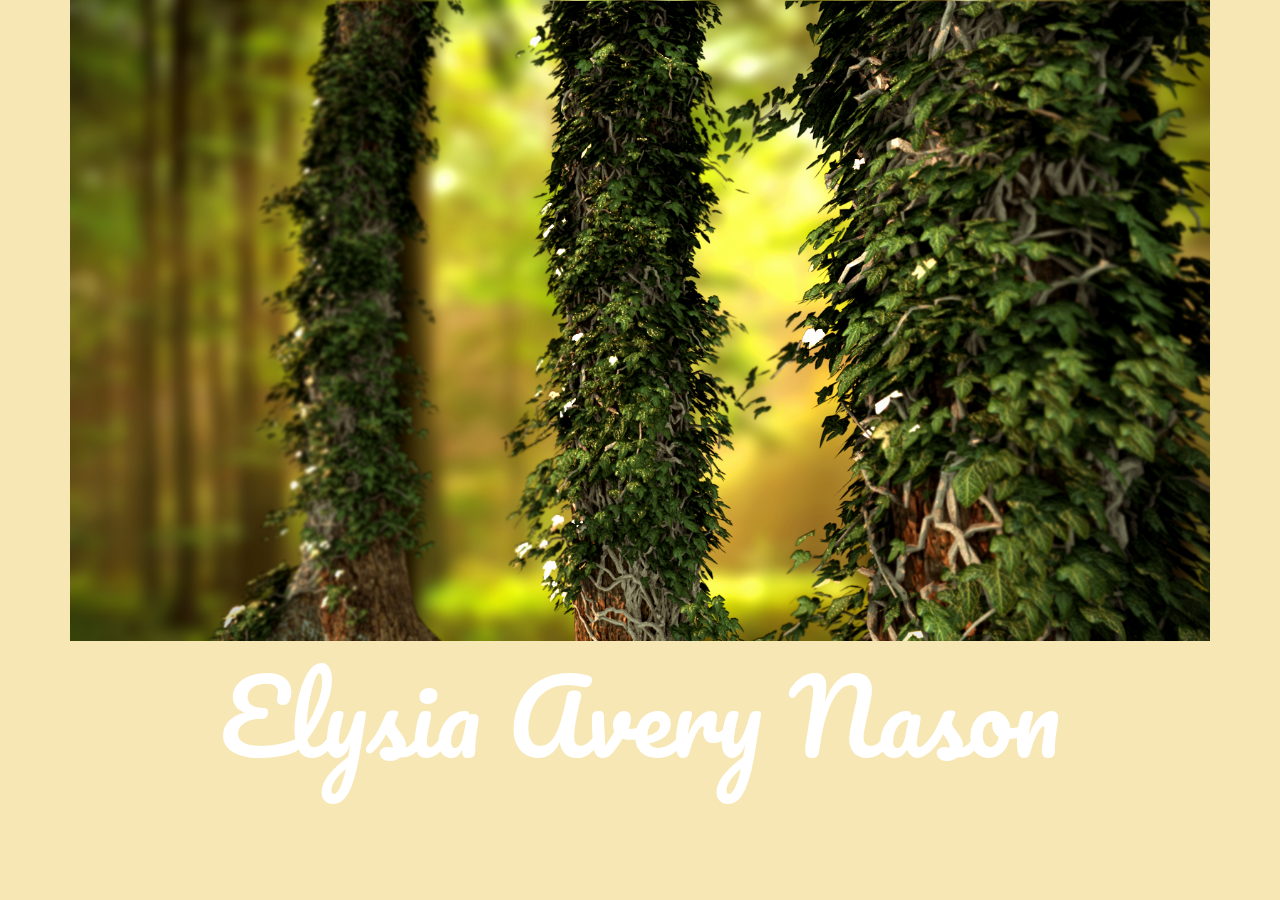
==== index.html @ f937ca07 "added basic styling with div, row, col, and media elements. It it now ready for mobile, tablet, and " ====
<!DOCTYPE html>
<html lang="en">
  <head>
    <meta charset="utf-8">
    <meta http-equiv="X-UA-Compatible" content="IE=edge">
    <meta name="viewport" content="width=device-width, initial-scale=1">
    <link href='https://fonts.googleapis.com/css?family=Pacifico|Quicksand:400,700|Dancing+Script:400,700|Rubik:400,700' rel='stylesheet' type='text/css'>
    <title>Elysia Avery Nason</title>
    <link href="css/bootstrap.min.css" rel="stylesheet">
    <link href="css/css/styles.css" rel="stylesheet" type="text/css">
  </head>
  <body>
    <div class="container">
      <div class="row">
        <div class="col-xs-12">
          <img class="img-responsive" src="img/trees.jpg" alt="ivy on trees background"/>
        </div>
      </div>
    </div>
    <div class="container">
      <h1>Elysia Avery Nason</h1>

        <div class="row">
          <div class="col-xs-12 col-md-8">





          </div>
        </div>
        <div class="col-xs-6 col-md-4">





      </div>
    </div>
    <!-- jQuery (necessary for Bootstrap's JavaScript plugins) -->
    <script src="https://ajax.googleapis.com/ajax/libs/jquery/1.12.4/jquery.min.js"></script>
    <!-- Include all compiled plugins (below), or include individual files as needed -->
    <script src="js/bootstrap.min.js"></script>
  </body>
</html>
---- css/css/styles.css ----
@media only screen and (min-width: 1170px) {
  body {
    background-color: #f7e7b4;
  }

  h1 {
    text-align: center;
    color: #FFF;
    font-family: 'Pacifico', cursive;
    font-size: 100px;
    text-shadow: 100px;
  }

  .img-responsive {
    width: 100%;
    height: auto;
    display: block;
    margin-left: auto;
    margin-right: auto;
    padding-left: 0;
    padding-right: 0;

    }
}

@media only screen and (min-width: 970px) and (max-width: 1169px) {
  body {
    background-color: #f7e7b4;
  }

  h1 {
    text-align: center;
    color: #FFF;
    font-family: 'Pacifico', cursive;
    font-size: 100px;
    text-shadow: 100px;
  }

  .img-responsive {
    width: 100%;
    height: auto;
    display: block;
    margin-left: auto;
    margin-right: auto;
    padding-left: 0;
    padding-right: 0;

    }
}

@media only screen and (min-width: 750px) and (max-width: 969px) {
  body {
    background-color: #f7e7b4;
  }

  h1 {
    text-align: center;
    color: #FFF;
    font-family: 'Pacifico', cursive;
    font-size: 75px;
    text-shadow: 75px;
  }

  .img-responsive {
    width: 100%;
    height: auto;
    display: block;
    margin-left: auto;
    margin-right: auto;
    padding-left: 0;
    padding-right: 0;

    }
}

@media only screen and (max-width: 749px) {
  body {
    background-color: #f7e7b4;
  }

  h1 {
    text-align: center;
    color: #FFF;
    font-family: 'Pacifico', cursive;
    font-size: 50px;
    text-shadow: 50px;
  }

  .img-responsive {
    width: 100%;
    height: auto;
    display: block;
    margin-left: auto;
    margin-right: auto;
    padding-left: 0;
    padding-right: 0;

    }
}
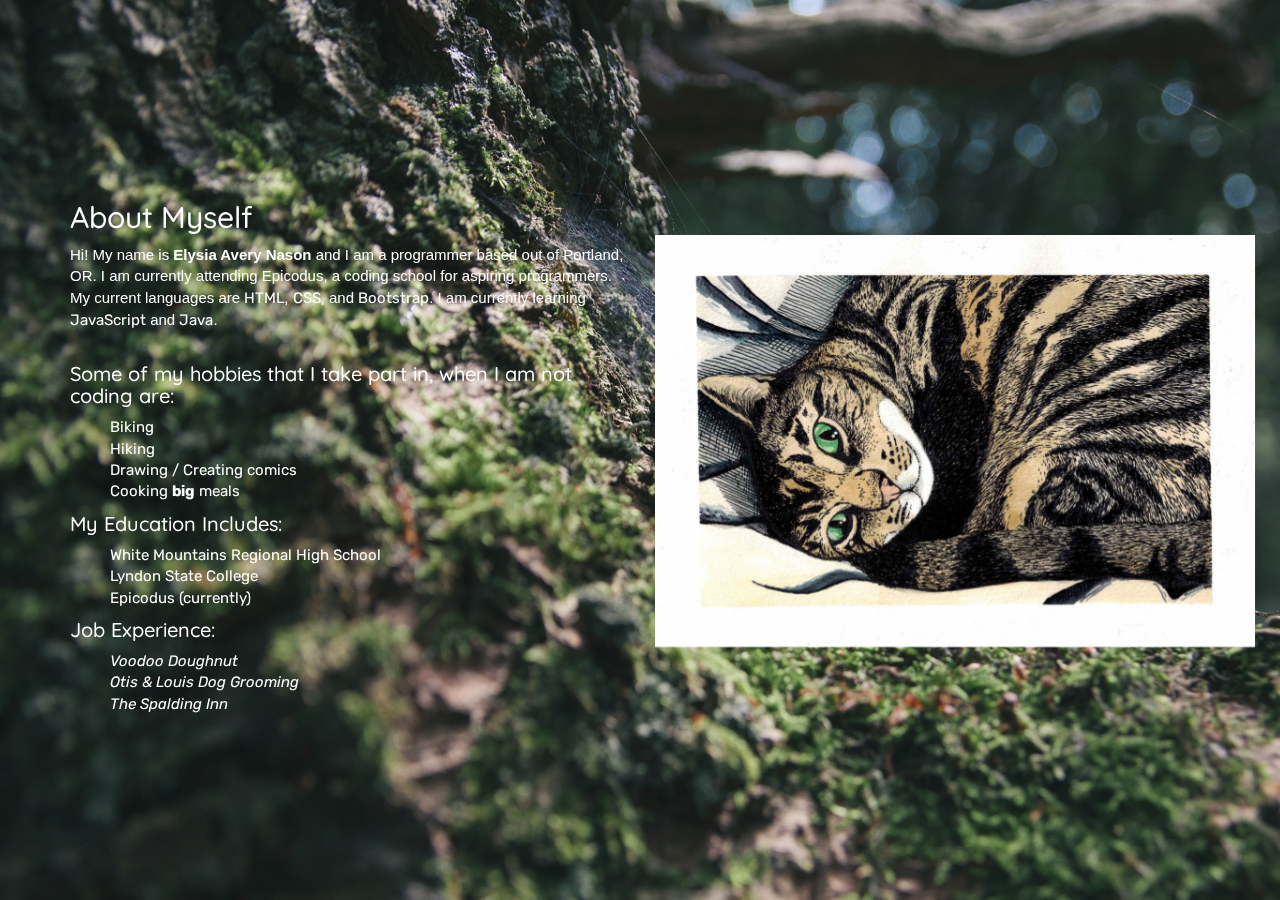
==== commit ede91d25: "added more css styling, added an about me section and will be adding git hub links as well" ====
--- a/index.html
+++ b/index.html
@@ -10,26 +10,52 @@
     <link href="css/css/styles.css" rel="stylesheet" type="text/css">
   </head>
   <body>
-    <div class="container">
+    <div class="container-fluid">
       <div class="row">
         <div class="col-xs-12">
-          <img class="img-responsive" src="img/trees.jpg" alt="ivy on trees background"/>
+          <img class="img-responsive" id="bg" src="img/bark.jpg" alt="ivy on trees background"/>
         </div>
       </div>
     </div>
     <div class="container">
       <h1>Elysia Avery Nason</h1>
-
-        <div class="row">
-          <div class="col-xs-12 col-md-8">
-
+      <div class="row">
+        <div class="col-xs-12 col-md-6">
+            <h2>About Myself</h2>
+            <p>Hi! My name is <strong>Elysia Avery Nason</strong> and I am a programmer based out of Portland, OR. I am currently attending Epicodus, a coding school for aspiring programmers. My current languages are <span>HTML</span>, <span>CSS</span>, and <span>Bootstrap</span>. I  am currently learning <span>JavaScript</span> and <span>Java</span>.
+            <br>
+            <br>
+            <h4>Some of my hobbies that I take part in, when I  am not coding are:</h4>
+            <ul>
+              <li>Biking</li>
+              <li>Hiking</li>
+              <li>Drawing / Creating comics</li>
+              <li>Cooking <strong>big</strong> meals</li>
+            </ul>
+            <h4>My Education Includes:</h4>
+            <ol>
+              <li>White Mountains Regional High School</li>
+              <li>Lyndon State College</li>
+              <li>Epicodus (currently)</li>
+            </ol>
+            <h4>Job Experience:</h4>
+            <ul>
+              <li><em>Voodoo Doughnut</em></li>
+              <li><em>Otis &amp; Louis Dog Grooming</em></li>
+              <li><em>The Spalding Inn</em></li>
+            </ul>
+           </p>
+           <h2></h2>
 
 
 
 
           </div>
         </div>
-        <div class="col-xs-6 col-md-4">
+        <div class="col-xs-12 col-md-offset-6">
+
+          <img class="img-responsive" id="cat" src="img/cat.jpg" class="img-rounded" alt="a portrait i had drawn and painted as a commission" />
+
 
 
 
--- a/css/css/styles.css
+++ b/css/css/styles.css
@@ -1,6 +1,6 @@
 @media only screen and (min-width: 1170px) {
   body {
-    background-color: #f7e7b4;
+    background-color: #78866b;
   }
 
   h1 {
@@ -9,6 +9,91 @@
     font-family: 'Pacifico', cursive;
     font-size: 100px;
     text-shadow: 100px;
+    margin-bottom: 50px;
+  }
+
+  .img-responsive {
+    width: 1000px;
+    height: 600px;
+    display: block;
+    margin-left: auto;
+    margin-right: auto;
+    padding-left: 0;
+    padding-right: 0;
+  }
+
+  #bg {
+    position: fixed;
+    top: 0;
+    left: 0;
+
+    min-width: 100%;
+    min-height: 100%;
+  }
+
+  h2 {
+    color: #FFF;
+    text-shadow: black 30px;
+    font-family: 'Quicksand', sans-serif, bold;
+  }
+
+  h4 {
+    color: #FFF;
+    text-shadow: black 40px;
+    font-family: 'Quicksand', sans-serif, bold;
+    font-size: 20px;
+  }
+
+  p {
+    color: #FFF;
+    text-shadow: black 40px;
+    font-size: 15px;
+  }
+
+  span {
+    color: #FFF;
+    text-shadow: black 25px;
+    font-family: 'Rubik', sans-serif, bold;
+  }
+
+  ol {
+    color: #FFF;
+    text-shadow: black 25px;
+    font-family: 'Rubik', sans-serif;
+    font-size: 15px;
+    list-style-type: none;
+  }
+
+  ul {
+    color: #FFF;
+    text-shadow: black 20px;
+    font-family: 'Rubik', sans-serif;
+    font-size: 15px;
+    list-style-type: none;
+  }
+
+  #cat {
+    width: 600px;
+    height: auto;
+    display: block;
+    margin-left: 0px;
+    margin-right: auto;
+    margin-top: -500px;
+  }
+}
+
+@media only screen and (min-width: 970px) and (max-width: 1169px) {
+  body {
+    background-color: #78866b;
+  }
+
+  h1 {
+    text-align: center;
+    color: #FFF;
+    font-family: 'Pacifico', cursive;
+    font-size: 100px;
+    text-shadow: 100px;
+    margin-bottom: 35px;
   }
 
   .img-responsive {
@@ -20,20 +105,30 @@
     padding-left: 0;
     padding-right: 0;
 
-    }
+  }
+
+  #cat {
+    width: 500px;
+    height: auto;
+    display: block;
+    margin-left: 0px;
+    margin-right: auto;
+    margin-top: -600px;
+   }
 }
 
-@media only screen and (min-width: 970px) and (max-width: 1169px) {
+@media only screen and (min-width: 750px) and (max-width: 969px) {
   body {
-    background-color: #f7e7b4;
+    background-color: #78866b;
   }
 
   h1 {
     text-align: center;
     color: #FFF;
     font-family: 'Pacifico', cursive;
-    font-size: 100px;
-    text-shadow: 100px;
+    font-size: 75px;
+    text-shadow: 75px;
+    margin-bottom: 30px;
   }
 
   .img-responsive {
@@ -44,21 +139,29 @@
     margin-right: auto;
     padding-left: 0;
     padding-right: 0;
+  }
 
-    }
+  #cat {
+    width: auto;
+    height: auto;
+    display: block;
+    margin-left: auto;
+    margin-right: auto;
+  }
 }
 
-@media only screen and (min-width: 750px) and (max-width: 969px) {
+@media only screen and (max-width: 749px) {
   body {
-    background-color: #f7e7b4;
+    background-color: #78866b;
   }
 
   h1 {
     text-align: center;
     color: #FFF;
     font-family: 'Pacifico', cursive;
-    font-size: 75px;
-    text-shadow: 75px;
+    font-size: 50px;
+    text-shadow: 50px;
+    margin-bottom: 20px;
   }
 
   .img-responsive {
@@ -69,31 +172,13 @@
     margin-right: auto;
     padding-left: 0;
     padding-right: 0;
-
-    }
-}
-
-@media only screen and (max-width: 749px) {
-  body {
-    background-color: #f7e7b4;
   }
 
-  h1 {
-    text-align: center;
-    color: #FFF;
-    font-family: 'Pacifico', cursive;
-    font-size: 50px;
-    text-shadow: 50px;
-  }
-
-  .img-responsive {
-    width: 100%;
+  #cat {
+    width: auto;
     height: auto;
     display: block;
     margin-left: auto;
     margin-right: auto;
-    padding-left: 0;
-    padding-right: 0;
-
-    }
+  }
 }
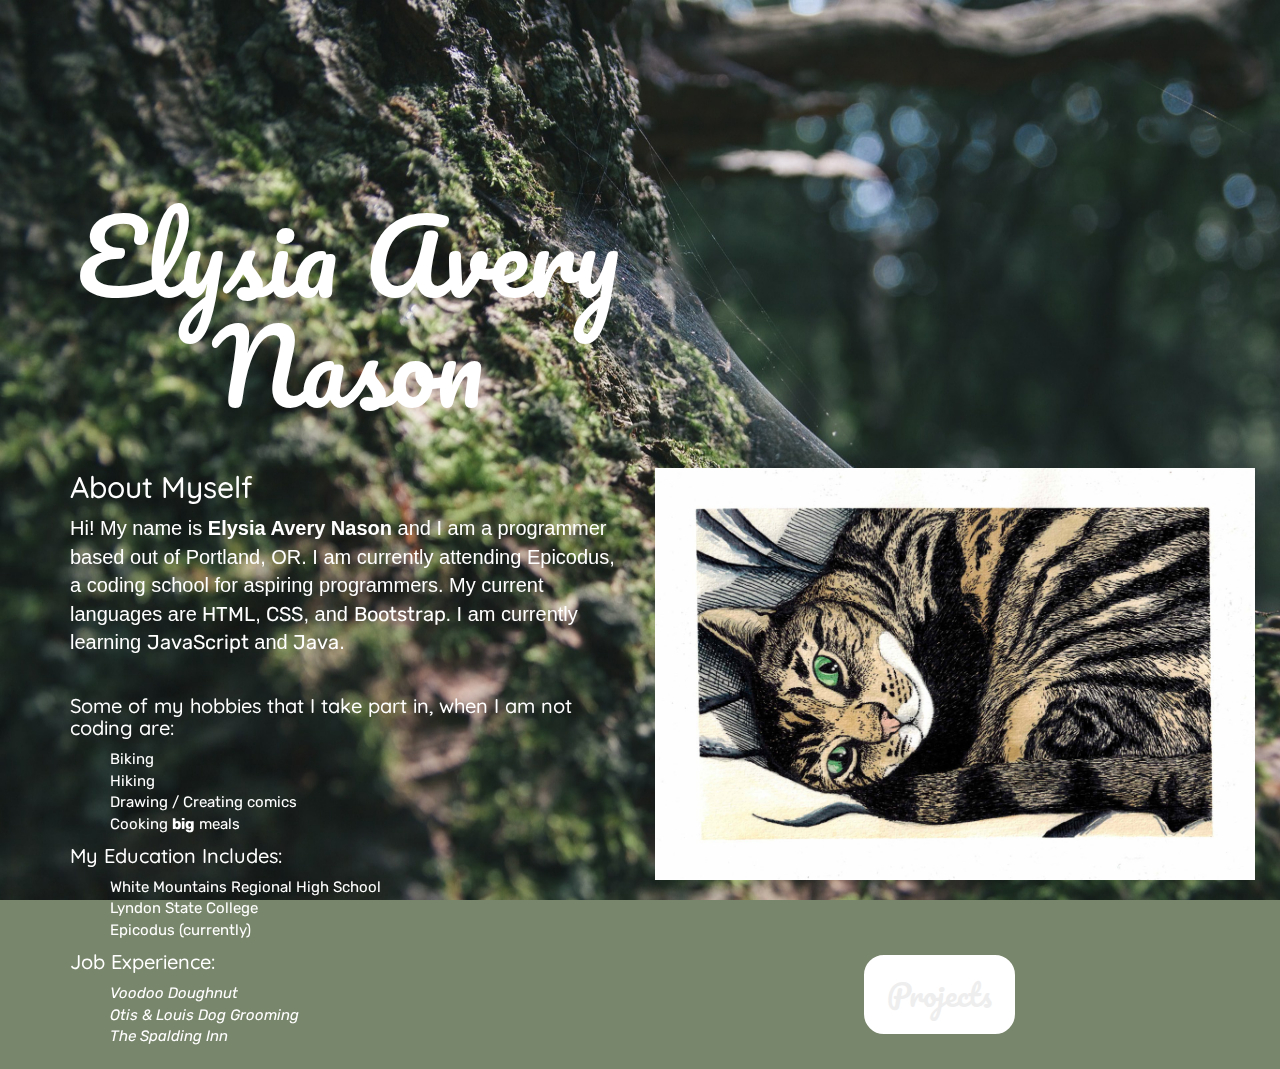
==== commit 71276c94: "created git hub projects page" ====
--- a/index.html
+++ b/index.html
@@ -18,9 +18,9 @@
       </div>
     </div>
     <div class="container">
-      <h1>Elysia Avery Nason</h1>
       <div class="row">
         <div class="col-xs-12 col-md-6">
+          <h1>Elysia Avery Nason</h1>
             <h2>About Myself</h2>
             <p>Hi! My name is <strong>Elysia Avery Nason</strong> and I am a programmer based out of Portland, OR. I am currently attending Epicodus, a coding school for aspiring programmers. My current languages are <span>HTML</span>, <span>CSS</span>, and <span>Bootstrap</span>. I  am currently learning <span>JavaScript</span> and <span>Java</span>.
             <br>
@@ -56,12 +56,14 @@
 
           <img class="img-responsive" id="cat" src="img/cat.jpg" class="img-rounded" alt="a portrait i had drawn and painted as a commission" />
 
+          <h2><a id="project" href="gh.html">Projects</a></h2>
 
 
 
 
 
-      </div>
+
+        </div>
     </div>
     <!-- jQuery (necessary for Bootstrap's JavaScript plugins) -->
     <script src="https://ajax.googleapis.com/ajax/libs/jquery/1.12.4/jquery.min.js"></script>
--- a/css/css/styles.css
+++ b/css/css/styles.css
@@ -1,14 +1,16 @@
+/**** Largest screen media ****/
 @media only screen and (min-width: 1170px) {
   body {
     background-color: #78866b;
   }
 
   h1 {
+    margin-top: 200px;
     text-align: center;
     color: #FFF;
     font-family: 'Pacifico', cursive;
     font-size: 100px;
-    text-shadow: 100px;
+    text-shadow: black 5em 5em 5em 5em;
     margin-bottom: 50px;
   }
 
@@ -33,32 +35,32 @@
 
   h2 {
     color: #FFF;
-    text-shadow: black 30px;
+    text-shadow: black 5em 5em 5em 5em;
     font-family: 'Quicksand', sans-serif, bold;
   }
 
   h4 {
     color: #FFF;
-    text-shadow: black 40px;
+    text-shadow: black 5em 5em 5em 5em;
     font-family: 'Quicksand', sans-serif, bold;
     font-size: 20px;
   }
 
   p {
     color: #FFF;
-    text-shadow: black 40px;
-    font-size: 15px;
+    text-shadow: black 5em 5em 5em 5em;
+    font-size: 20px;
   }
 
   span {
     color: #FFF;
-    text-shadow: black 25px;
+    text-shadow: black 5em 5em 5em 5em;
     font-family: 'Rubik', sans-serif, bold;
   }
 
   ol {
     color: #FFF;
-    text-shadow: black 25px;
+    text-shadow: black 50px;
     font-family: 'Rubik', sans-serif;
     font-size: 15px;
     list-style-type: none;
@@ -66,10 +68,40 @@
 
   ul {
     color: #FFF;
-    text-shadow: black 20px;
-    font-family: 'Rubik', sans-serif;
-    font-size: 15px;
-    list-style-type: none;
+    text-shadow: black 50px;
+    font-family: 'Rubik', sans-serif;
+    font-size: 15px;
+    list-style-type: none;
+  }
+
+  h2 a:link {
+    text-align: center;
+    color: #eee;
+    font-family: 'Pacifico', cursive;
+    padding: 20px;
+  }
+
+  #project {
+    background-color: #FFF;
+    border-color: #FFF;
+    border-width: medium;
+    border-spacing: inherit;
+    border-style: solid;
+    border-radius: 20px 20px 20px 20px;
+    float: right;
+    margin-right: 750px;
+  }
+
+  #about {
+    background-color: #FFF;
+    border-color: #FFF;
+    border-width: medium;
+    border-spacing: inherit;
+    border-style: solid;
+    border-radius: 20px 20px 20px 20px;
+    display: block;
+    margin-left: 35%;
+    margin-right: 35%;
   }
 
   #cat {
@@ -78,24 +110,15 @@
     display: block;
     margin-left: 0px;
     margin-right: auto;
-    margin-top: -500px;
+    margin-top: -600px;
+    margin-bottom: 75px;
   }
 }
-
+/**** Medium screen media ****/
 @media only screen and (min-width: 970px) and (max-width: 1169px) {
   body {
     background-color: #78866b;
   }
-
-  h1 {
-    text-align: center;
-    color: #FFF;
-    font-family: 'Pacifico', cursive;
-    font-size: 100px;
-    text-shadow: 100px;
-    margin-bottom: 35px;
-  }
-
   .img-responsive {
     width: 100%;
     height: auto;
@@ -104,7 +127,95 @@
     margin-right: auto;
     padding-left: 0;
     padding-right: 0;
-
+  }
+
+  #bg {
+    position: fixed;
+    top: 0;
+    left: 0;
+
+    min-width: 100%;
+    min-height: 100%;
+  }
+
+  h1 {
+    text-align: center;
+    color: #FFF;
+    font-family: 'Pacifico', cursive;
+    font-size: 100px;
+    text-shadow: black 5em 5em 5em 5em;
+    margin-bottom: 35px;
+  }
+
+  h2 {
+    color: #FFF;
+    text-shadow: black 5em 5em 5em 5em;
+    font-family: 'Quicksand', sans-serif, bold;
+  }
+
+  h4 {
+    color: #FFF;
+    text-shadow: black 5em 5em 5em 5em;
+    font-family: 'Quicksand', sans-serif, bold;
+    font-size: 20px;
+  }
+
+  p {
+    color: #FFF;
+    text-shadow: black 5em 5em 5em 5em;
+    font-size: 17px;
+  }
+
+  span {
+    color: #FFF;
+    text-shadow: black 5em 5em 5em 5em;
+    font-family: 'Rubik', sans-serif, bold;
+  }
+
+  ol {
+    color: #FFF;
+    text-shadow: black 25px;
+    font-family: 'Rubik', sans-serif;
+    font-size: 15px;
+    list-style-type: none;
+  }
+
+  ul {
+    color: #FFF;
+    text-shadow: black 20px;
+    font-family: 'Rubik', sans-serif;
+    font-size: 15px;
+    list-style-type: none;
+  }
+
+  h2 a:link {
+    text-align: center;
+    color: #eee;
+    font-family: 'Pacifico', cursive;
+    padding: 20px;
+  }
+
+  #project {
+    background-color: #FFF;
+    border-color: #FFF;
+    border-width: medium;
+    border-spacing: inherit;
+    border-style: solid;
+    border-radius: 20px 20px 20px 20px;
+    float: right;
+    margin-right: 600px;
+  }
+
+  #about {
+    background-color: #FFF;
+    border-color: #FFF;
+    border-width: medium;
+    border-spacing: inherit;
+    border-style: solid;
+    border-radius: 20px 20px 20px 20px;
+    display: block;
+    margin-left: 35%;
+    margin-right: 35%;
   }
 
   #cat {
@@ -113,10 +224,10 @@
     display: block;
     margin-left: 0px;
     margin-right: auto;
-    margin-top: -600px;
+    margin-top: -650px;
    }
 }
-
+/**** Small screen media ****/
 @media only screen and (min-width: 750px) and (max-width: 969px) {
   body {
     background-color: #78866b;
@@ -127,7 +238,7 @@
     color: #FFF;
     font-family: 'Pacifico', cursive;
     font-size: 75px;
-    text-shadow: 75px;
+    text-shadow: black 75px;
     margin-bottom: 30px;
   }
 
@@ -141,6 +252,78 @@
     padding-right: 0;
   }
 
+  h2 {
+    color: #FFF;
+    text-shadow: black 30px;
+    font-family: 'Quicksand', sans-serif, bold;
+  }
+
+  h4 {
+    color: #FFF;
+    text-shadow: black 40px;
+    font-family: 'Quicksand', sans-serif, bold;
+    font-size: 20px;
+  }
+
+  p {
+    color: #FFF;
+    text-shadow: black 40px;
+    font-size: 15px;
+  }
+
+  span {
+    color: #FFF;
+    text-shadow: black 25px;
+    font-family: 'Rubik', sans-serif, bold;
+  }
+
+  ol {
+    color: #FFF;
+    text-shadow: black 25px;
+    font-family: 'Rubik', sans-serif;
+    font-size: 15px;
+    list-style-type: none;
+  }
+
+  ul {
+    color: #FFF;
+    text-shadow: black 20px;
+    font-family: 'Rubik', sans-serif;
+    font-size: 15px;
+    list-style-type: none;
+  }
+
+  h2 a:link {
+    text-align: center;
+    color: #eee;
+    font-family: 'Pacifico', cursive;
+    padding: 20px;
+  }
+
+  #project {
+    background-color: #FFF;
+    border-color: #FFF;
+    border-width: medium;
+    border-spacing: inherit;
+    border-style: solid;
+    border-radius: 20px 20px 20px 20px;
+    display: block;
+    margin-left: auto;
+    margin-right: auto;
+  }
+
+  #about {
+    background-color: #FFF;
+    border-color: #FFF;
+    border-width: medium;
+    border-spacing: inherit;
+    border-style: solid;
+    border-radius: 20px 20px 20px 20px;
+    display: block;
+    margin-left: 35%;
+    margin-right: 35%;
+  }
+
   #cat {
     width: auto;
     height: auto;
@@ -149,7 +332,7 @@
     margin-right: auto;
   }
 }
-
+/**** Very small screen media ****/
 @media only screen and (max-width: 749px) {
   body {
     background-color: #78866b;
@@ -160,7 +343,7 @@
     color: #FFF;
     font-family: 'Pacifico', cursive;
     font-size: 50px;
-    text-shadow: 50px;
+    text-shadow: black 50px;
     margin-bottom: 20px;
   }
 
@@ -174,6 +357,78 @@
     padding-right: 0;
   }
 
+  h2 {
+    color: #FFF;
+    text-shadow: black 30px;
+    font-family: 'Quicksand', sans-serif, bold;
+  }
+
+  h4 {
+    color: #FFF;
+    text-shadow: black 40px;
+    font-family: 'Quicksand', sans-serif, bold;
+    font-size: 20px;
+  }
+
+  p {
+    color: #FFF;
+    text-shadow: black 40px;
+    font-size: 15px;
+  }
+
+  span {
+    color: #FFF;
+    text-shadow: black 25px;
+    font-family: 'Rubik', sans-serif, bold;
+  }
+
+  ol {
+    color: #FFF;
+    text-shadow: black 25px;
+    font-family: 'Rubik', sans-serif;
+    font-size: 15px;
+    list-style-type: none;
+  }
+
+  ul {
+    color: #FFF;
+    text-shadow: black 20px;
+    font-family: 'Rubik', sans-serif;
+    font-size: 15px;
+    list-style-type: none;
+  }
+
+  h2 a:link {
+    text-align: center;
+    color: #eee;
+    font-family: 'Pacifico', cursive;
+    padding: 20px;
+  }
+
+  #project {
+    background-color: #FFF;
+    border-color: #FFF;
+    border-width: medium;
+    border-spacing: inherit;
+    border-style: solid;
+    border-radius: 20px 20px 20px 20px;
+    display: block;
+    margin-left: auto;
+    margin-right: auto;
+  }
+
+  #about {
+    background-color: #FFF;
+    border-color: #FFF;
+    border-width: medium;
+    border-spacing: inherit;
+    border-style: solid;
+    border-radius: 20px 20px 20px 20px;
+    display: block;
+    margin-left: 35%;
+    margin-right: 35%;
+  }
+
   #cat {
     width: auto;
     height: auto;
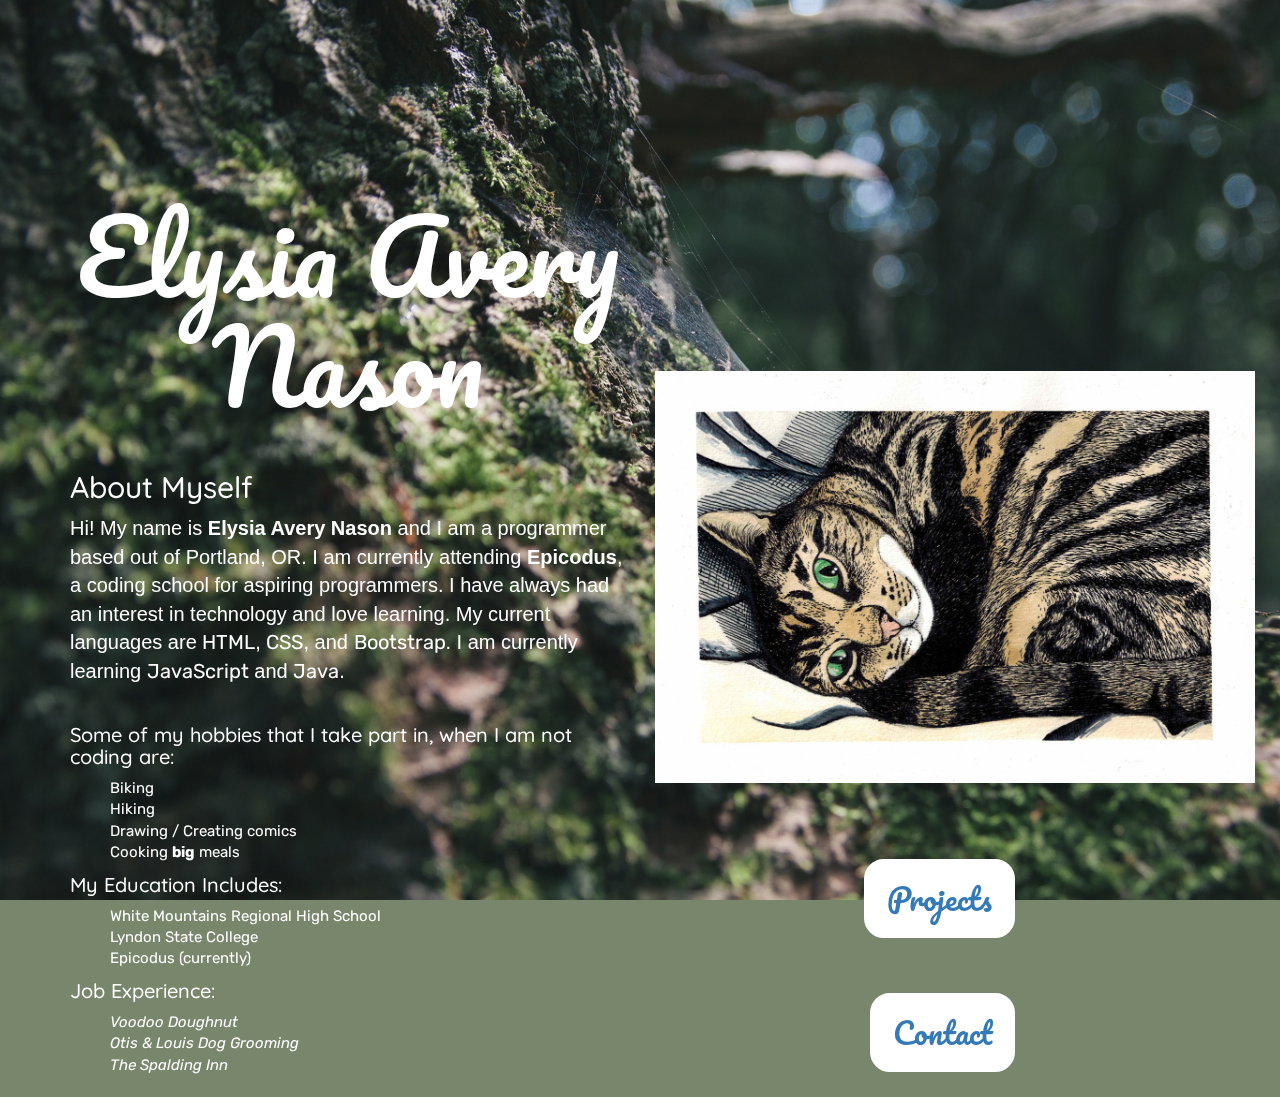
==== commit 84c95ade: "created contact page and added table to projects page" ====
--- a/index.html
+++ b/index.html
@@ -22,7 +22,7 @@
         <div class="col-xs-12 col-md-6">
           <h1>Elysia Avery Nason</h1>
             <h2>About Myself</h2>
-            <p>Hi! My name is <strong>Elysia Avery Nason</strong> and I am a programmer based out of Portland, OR. I am currently attending Epicodus, a coding school for aspiring programmers. My current languages are <span>HTML</span>, <span>CSS</span>, and <span>Bootstrap</span>. I  am currently learning <span>JavaScript</span> and <span>Java</span>.
+            <p>Hi! My name is <strong>Elysia Avery Nason</strong> and I am a programmer based out of Portland, OR. I am currently attending <strong>Epicodus</strong>, a coding school for aspiring programmers. I have always had an interest in technology and love learning. My current languages are <span>HTML</span>, <span>CSS</span>, and <span>Bootstrap</span>. I  am currently learning <span>JavaScript</span> and <span>Java</span>.
             <br>
             <br>
             <h4>Some of my hobbies that I take part in, when I  am not coding are:</h4>
@@ -46,23 +46,12 @@
             </ul>
            </p>
            <h2></h2>
-
-
-
-
-          </div>
+         </div>
         </div>
         <div class="col-xs-12 col-md-offset-6">
-
           <img class="img-responsive" id="cat" src="img/cat.jpg" class="img-rounded" alt="a portrait i had drawn and painted as a commission" />
-
           <h2><a id="project" href="gh.html">Projects</a></h2>
-
-
-
-
-
-
+          <h2><a id="project" href="contact.html">Contact</a></h2>
         </div>
     </div>
     <!-- jQuery (necessary for Bootstrap's JavaScript plugins) -->
--- a/css/css/styles.css
+++ b/css/css/styles.css
@@ -76,7 +76,6 @@
 
   h2 a:link {
     text-align: center;
-    color: #eee;
     font-family: 'Pacifico', cursive;
     padding: 20px;
   }
@@ -90,6 +89,7 @@
     border-radius: 20px 20px 20px 20px;
     float: right;
     margin-right: 750px;
+    margin-top: 5%;
   }
 
   #about {
@@ -104,14 +104,32 @@
     margin-right: 35%;
   }
 
+  td {
+    color: #4D5D53;
+    border-radius: 20px 20px 20px 20px;
+    background-color: #FFF;
+    text-shadow: black 50px;
+    font-family: 'Rubik', sans-serif;
+    font-size: 20px;
+    margin: 20px 20% 20px 20%;
+    padding: 20px 20px 20px 20px;
+    float: left;
+    display: block;
+  }
+
+  td>a {
+    text-shadow: black 50px;
+    font-family: 'Quicksand', sans-serif, bold;
+    font-size: 20px;
+  }
+
   #cat {
     width: 600px;
     height: auto;
     display: block;
     margin-left: 0px;
     margin-right: auto;
-    margin-top: -600px;
-    margin-bottom: 75px;
+    margin-top: -725px;
   }
 }
 /**** Medium screen media ****/
@@ -204,6 +222,7 @@
     border-radius: 20px 20px 20px 20px;
     float: right;
     margin-right: 600px;
+    margin-top: 5%;
   }
 
   #about {
@@ -216,6 +235,24 @@
     display: block;
     margin-left: 35%;
     margin-right: 35%;
+  }
+
+  td {
+    color: #4D5D53;
+    border-radius: 20px 20px 20px 20px;
+    background-color: #FFF;
+    text-shadow: black 50px;
+    font-family: 'Rubik', sans-serif;
+    font-size: 20px;
+    margin: 20px 20px 20px 20px;
+    padding: 20px 20px 20px 20px;
+    float: left;
+  }
+
+  td>a {
+    text-shadow: black 50px;
+    font-family: 'Quicksand', sans-serif, bold;
+    font-size: 20px;
   }
 
   #cat {
@@ -324,6 +361,24 @@
     margin-right: 35%;
   }
 
+  td {
+    color: #4D5D53;
+    border-radius: 20px 20px 20px 20px;
+    background-color: #FFF;
+    text-shadow: black 50px;
+    font-family: 'Rubik', sans-serif;
+    font-size: 20px;
+    margin: 20px 20px 20px 20px;
+    padding: 20px 20px 20px 20px;
+    float: left;
+  }
+
+  td>a {
+    text-shadow: black 50px;
+    font-family: 'Quicksand', sans-serif, bold;
+    font-size: 20px;
+  }
+
   #cat {
     width: auto;
     height: auto;
@@ -429,6 +484,24 @@
     margin-right: 35%;
   }
 
+  td {
+    color: #4D5D53;
+    border-radius: 20px 20px 20px 20px;
+    background-color: #FFF;
+    text-shadow: black 50px;
+    font-family: 'Rubik', sans-serif;
+    font-size: 20px;
+    margin: 20px 20px 20px 20px;
+    padding: 20px 20px 20px 20px;
+    float: left;
+  }
+
+  td>a {
+    text-shadow: black 50px;
+    font-family: 'Quicksand', sans-serif, bold;
+    font-size: 20px;
+  }
+
   #cat {
     width: auto;
     height: auto;
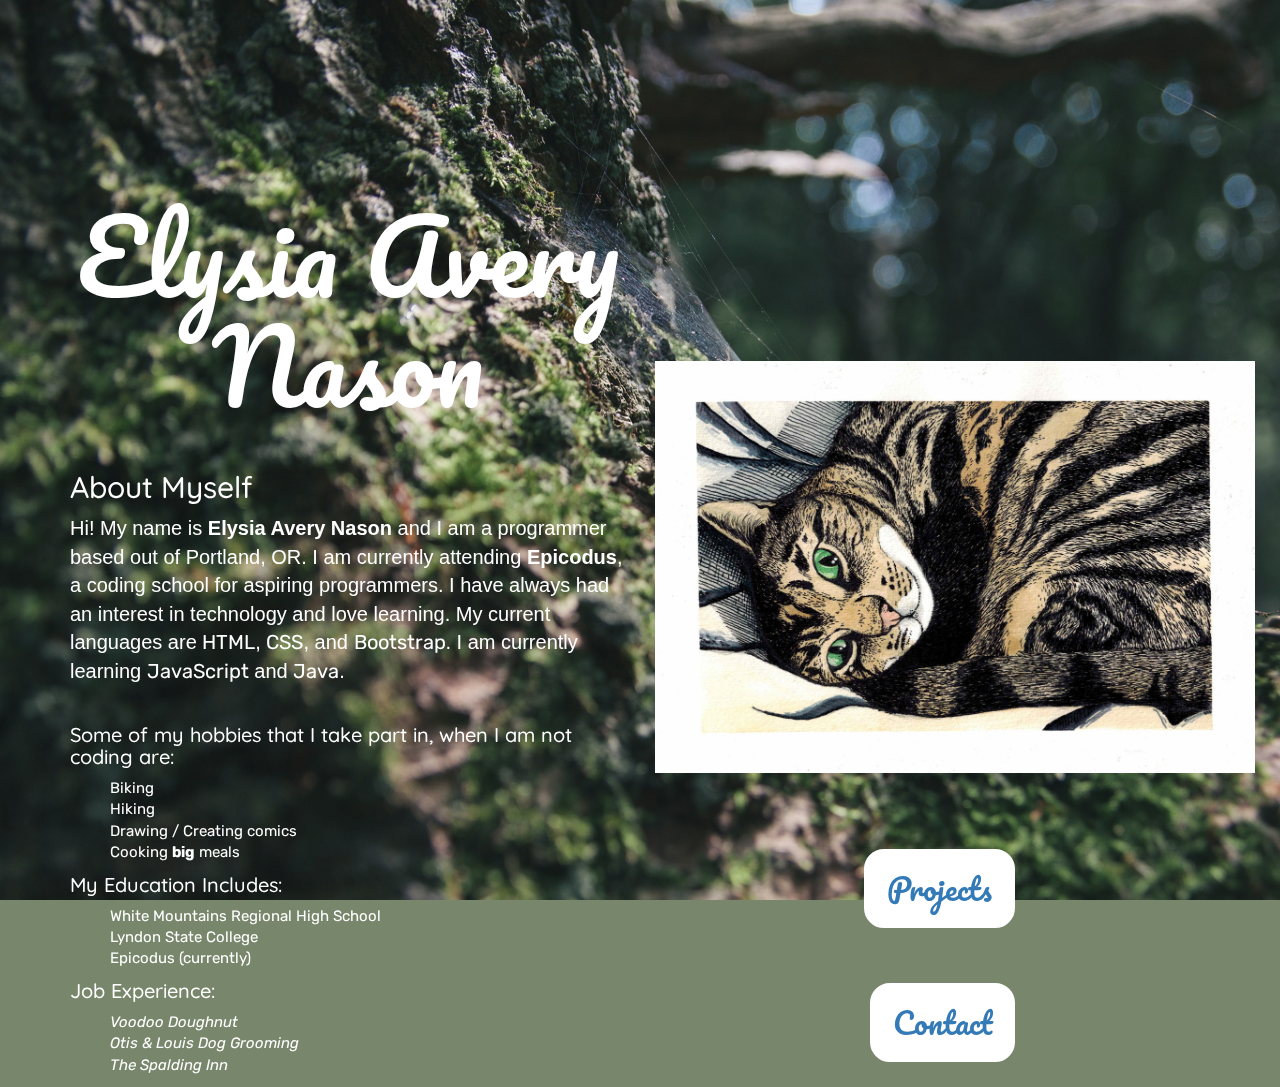
==== commit 2f4adc55: "finished contact page and reviewing code" ====
--- a/index.html
+++ b/index.html
@@ -45,14 +45,13 @@
               <li><em>The Spalding Inn</em></li>
             </ul>
            </p>
-           <h2></h2>
          </div>
         </div>
-        <div class="col-xs-12 col-md-offset-6">
-          <img class="img-responsive" id="cat" src="img/cat.jpg" class="img-rounded" alt="a portrait i had drawn and painted as a commission" />
-          <h2><a id="project" href="gh.html">Projects</a></h2>
-          <h2><a id="project" href="contact.html">Contact</a></h2>
-        </div>
+    <div class="col-xs-12 col-md-offset-6">
+      <img class="img-responsive" id="cat" src="img/cat.jpg" class="img-rounded" alt="a portrait i had drawn and painted as a commission" />
+      <h2><a id="project" href="gh.html">Projects</a></h2>
+      <h2><a id="project" href="contact.html">Contact</a></h2>
+    </div>
     </div>
     <!-- jQuery (necessary for Bootstrap's JavaScript plugins) -->
     <script src="https://ajax.googleapis.com/ajax/libs/jquery/1.12.4/jquery.min.js"></script>
--- a/css/css/styles.css
+++ b/css/css/styles.css
@@ -4,16 +4,6 @@
     background-color: #78866b;
   }
 
-  h1 {
-    margin-top: 200px;
-    text-align: center;
-    color: #FFF;
-    font-family: 'Pacifico', cursive;
-    font-size: 100px;
-    text-shadow: black 5em 5em 5em 5em;
-    margin-bottom: 50px;
-  }
-
   .img-responsive {
     width: 1000px;
     height: 600px;
@@ -33,6 +23,16 @@
     min-height: 100%;
   }
 
+  h1 {
+    margin-top: 200px;
+    text-align: center;
+    color: #FFF;
+    font-family: 'Pacifico', cursive;
+    font-size: 100px;
+    text-shadow: black 5em 5em 5em 5em;
+    margin-bottom: 50px;
+  }
+
   h2 {
     color: #FFF;
     text-shadow: black 5em 5em 5em 5em;
@@ -102,6 +102,7 @@
     display: block;
     margin-left: 35%;
     margin-right: 35%;
+    margin-top: 5%;
   }
 
   td {
@@ -121,6 +122,21 @@
     text-shadow: black 50px;
     font-family: 'Quicksand', sans-serif, bold;
     font-size: 20px;
+  }
+
+  .symbols {
+    text-align: center;
+    border-radius: 20px 20px 20px 20px;
+    background-color: #FFF;
+    text-shadow: black 50px;
+    font-family: 'Rubik', sans-serif;
+    font-size: 20px;
+    margin: 20px 20% 20px 20%;
+    padding: 20px 20px 20px 20px;
+    float: left;
+    display: block;
+    margin-left: 42%;
+    margin-right: 35%;
   }
 
   #cat {
@@ -208,7 +224,6 @@
 
   h2 a:link {
     text-align: center;
-    color: #eee;
     font-family: 'Pacifico', cursive;
     padding: 20px;
   }
@@ -253,6 +268,21 @@
     text-shadow: black 50px;
     font-family: 'Quicksand', sans-serif, bold;
     font-size: 20px;
+  }
+
+  .symbols {
+    text-align: center;
+    border-radius: 20px 20px 20px 20px;
+    background-color: #FFF;
+    text-shadow: black 50px;
+    font-family: 'Rubik', sans-serif;
+    font-size: 20px;
+    margin: 20px 20% 20px 20%;
+    padding: 20px 20px 20px 20px;
+    float: left;
+    display: block;
+    margin-left: 42%;
+    margin-right: 35%;
   }
 
   #cat {
@@ -270,6 +300,16 @@
     background-color: #78866b;
   }
 
+  .img-responsive {
+    width: 100%;
+    height: auto;
+    display: block;
+    margin-left: auto;
+    margin-right: auto;
+    padding-left: 0;
+    padding-right: 0;
+  }
+
   h1 {
     text-align: center;
     color: #FFF;
@@ -279,16 +319,6 @@
     margin-bottom: 30px;
   }
 
-  .img-responsive {
-    width: 100%;
-    height: auto;
-    display: block;
-    margin-left: auto;
-    margin-right: auto;
-    padding-left: 0;
-    padding-right: 0;
-  }
-
   h2 {
     color: #FFF;
     text-shadow: black 30px;
@@ -332,7 +362,6 @@
 
   h2 a:link {
     text-align: center;
-    color: #eee;
     font-family: 'Pacifico', cursive;
     padding: 20px;
   }
@@ -377,6 +406,21 @@
     text-shadow: black 50px;
     font-family: 'Quicksand', sans-serif, bold;
     font-size: 20px;
+  }
+
+  .symbols {
+    text-align: center;
+    border-radius: 20px 20px 20px 20px;
+    background-color: #FFF;
+    text-shadow: black 50px;
+    font-family: 'Rubik', sans-serif;
+    font-size: 20px;
+    margin: 20px 20% 20px 20%;
+    padding: 20px 20px 20px 20px;
+    float: left;
+    display: block;
+    margin-left: 35%;
+    margin-right: 35%;
   }
 
   #cat {
@@ -393,15 +437,6 @@
     background-color: #78866b;
   }
 
-  h1 {
-    text-align: center;
-    color: #FFF;
-    font-family: 'Pacifico', cursive;
-    font-size: 50px;
-    text-shadow: black 50px;
-    margin-bottom: 20px;
-  }
-
   .img-responsive {
     width: 100%;
     height: auto;
@@ -412,6 +447,15 @@
     padding-right: 0;
   }
 
+  h1 {
+    text-align: center;
+    color: #FFF;
+    font-family: 'Pacifico', cursive;
+    font-size: 50px;
+    text-shadow: black 50px;
+    margin-bottom: 20px;
+  }
+
   h2 {
     color: #FFF;
     text-shadow: black 30px;
@@ -455,7 +499,6 @@
 
   h2 a:link {
     text-align: center;
-    color: #eee;
     font-family: 'Pacifico', cursive;
     padding: 20px;
   }
@@ -502,6 +545,21 @@
     font-size: 20px;
   }
 
+  .symbols {
+    text-align: center;
+    border-radius: 20px 20px 20px 20px;
+    background-color: #FFF;
+    text-shadow: black 50px;
+    font-family: 'Rubik', sans-serif;
+    font-size: 20px;
+    margin: 20px 20% 20px 20%;
+    padding: 20px 20px 20px 20px;
+    float: left;
+    display: block;
+    margin-left: 35%;
+    margin-right: 35%;
+  }
+
   #cat {
     width: auto;
     height: auto;
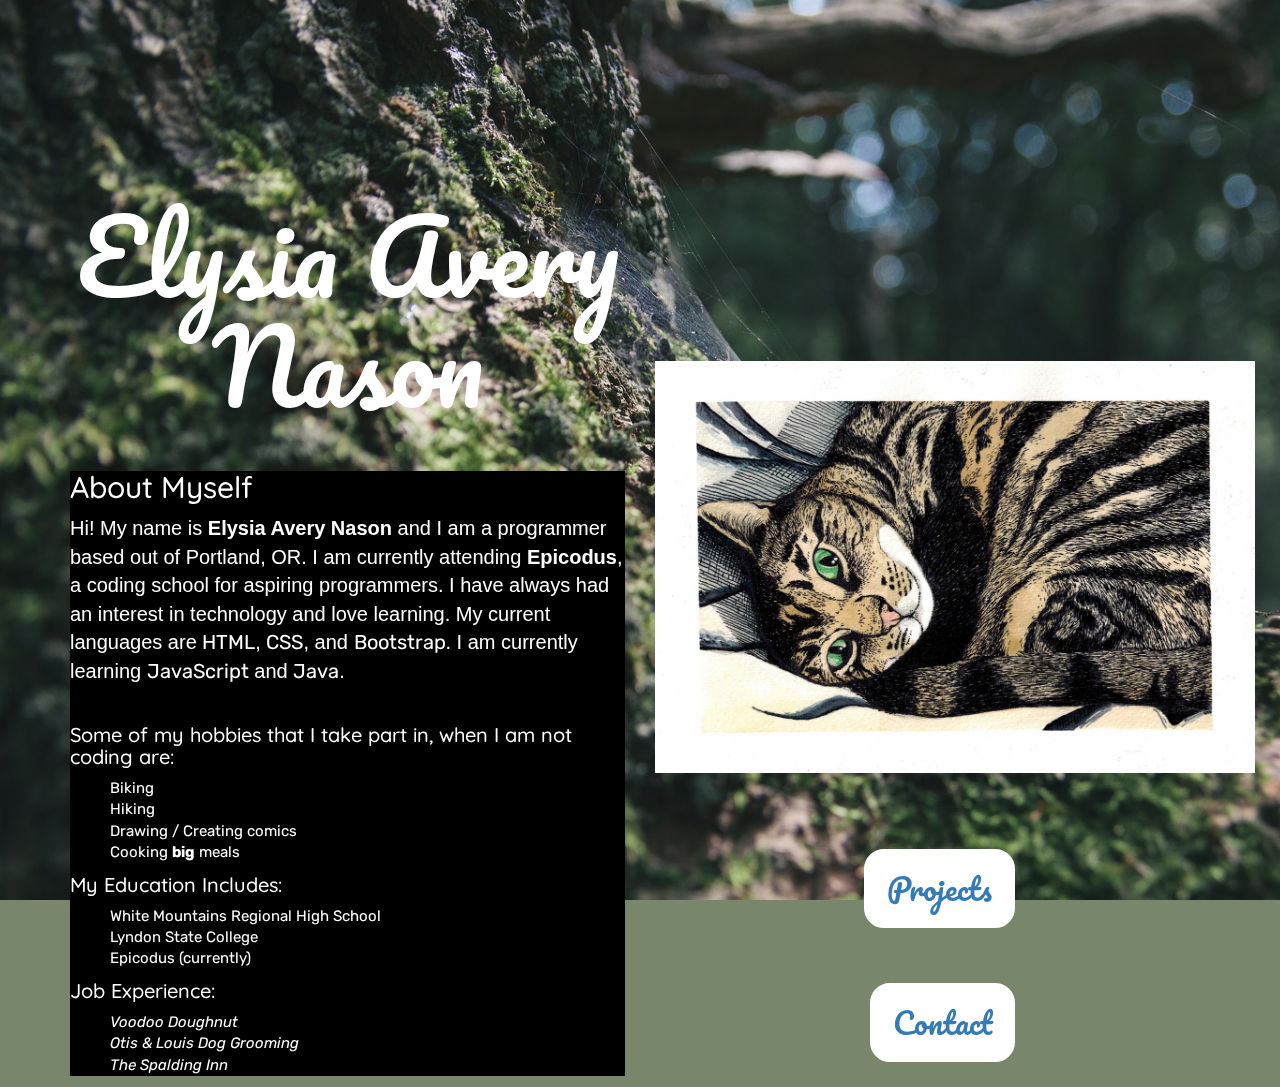
==== commit c8c7f80e: "organized files and created gh-branch" ====
--- a/index.html
+++ b/index.html
@@ -7,7 +7,7 @@
     <link href='https://fonts.googleapis.com/css?family=Pacifico|Quicksand:400,700|Dancing+Script:400,700|Rubik:400,700' rel='stylesheet' type='text/css'>
     <title>Elysia Avery Nason</title>
     <link href="css/bootstrap.min.css" rel="stylesheet">
-    <link href="css/css/styles.css" rel="stylesheet" type="text/css">
+    <link href="css/styles.css" rel="stylesheet" type="text/css">
   </head>
   <body>
     <div class="container-fluid">
@@ -21,30 +21,32 @@
       <div class="row">
         <div class="col-xs-12 col-md-6">
           <h1>Elysia Avery Nason</h1>
-            <h2>About Myself</h2>
-            <p>Hi! My name is <strong>Elysia Avery Nason</strong> and I am a programmer based out of Portland, OR. I am currently attending <strong>Epicodus</strong>, a coding school for aspiring programmers. I have always had an interest in technology and love learning. My current languages are <span>HTML</span>, <span>CSS</span>, and <span>Bootstrap</span>. I  am currently learning <span>JavaScript</span> and <span>Java</span>.
-            <br>
-            <br>
-            <h4>Some of my hobbies that I take part in, when I  am not coding are:</h4>
-            <ul>
-              <li>Biking</li>
-              <li>Hiking</li>
-              <li>Drawing / Creating comics</li>
-              <li>Cooking <strong>big</strong> meals</li>
-            </ul>
-            <h4>My Education Includes:</h4>
-            <ol>
-              <li>White Mountains Regional High School</li>
-              <li>Lyndon State College</li>
-              <li>Epicodus (currently)</li>
-            </ol>
-            <h4>Job Experience:</h4>
-            <ul>
-              <li><em>Voodoo Doughnut</em></li>
-              <li><em>Otis &amp; Louis Dog Grooming</em></li>
-              <li><em>The Spalding Inn</em></li>
-            </ul>
-           </p>
+            <div class="about">
+              <h2>About Myself</h2>
+              <p>Hi! My name is <strong>Elysia Avery Nason</strong> and I am a programmer based out of Portland, OR. I am currently attending <strong>Epicodus</strong>, a coding school for aspiring programmers. I have always had an interest in technology and love learning. My current languages are <span>HTML</span>, <span>CSS</span>, and <span>Bootstrap</span>. I  am currently learning <span>JavaScript</span> and <span>Java</span>.
+              <br>
+              <br>
+              <h4>Some of my hobbies that I take part in, when I  am not coding are:</h4>
+              <ul>
+                <li>Biking</li>
+                <li>Hiking</li>
+                <li>Drawing / Creating comics</li>
+                <li>Cooking <strong>big</strong> meals</li>
+              </ul>
+              <h4>My Education Includes:</h4>
+              <ol>
+                <li>White Mountains Regional High School</li>
+                <li>Lyndon State College</li>
+                <li>Epicodus (currently)</li>
+              </ol>
+              <h4>Job Experience:</h4>
+              <ul>
+                <li><em>Voodoo Doughnut</em></li>
+                <li><em>Otis &amp; Louis Dog Grooming</em></li>
+                <li><em>The Spalding Inn</em></li>
+              </ul>
+             </p>
+          </div>
          </div>
         </div>
     <div class="col-xs-12 col-md-offset-6">
--- a/css/styles.css
+++ b/css/styles.css
@@ -0,0 +1,574 @@
+/**** Largest screen media ****/
+@media only screen and (min-width: 1170px) {
+  body {
+    background-color: #78866b;
+  }
+
+  .img-responsive {
+    width: 1000px;
+    height: 600px;
+    display: block;
+    margin-left: auto;
+    margin-right: auto;
+    padding-left: 0;
+    padding-right: 0;
+  }
+
+  #bg {
+    position: fixed;
+    top: 0;
+    left: 0;
+
+    min-width: 100%;
+    min-height: 100%;
+  }
+
+  h1 {
+    margin-top: 200px;
+    text-align: center;
+    color: #FFF;
+    font-family: 'Pacifico', cursive;
+    font-size: 100px;
+    text-shadow: black 5em 5em 5em 5em;
+    margin-bottom: 50px;
+  }
+
+  h2 {
+    color: #FFF;
+    text-shadow: black 5em 5em 5em 5em;
+    font-family: 'Quicksand', sans-serif, bold;
+  }
+
+  h4 {
+    color: #FFF;
+    text-shadow: black 5em 5em 5em 5em;
+    font-family: 'Quicksand', sans-serif, bold;
+    font-size: 20px;
+  }
+
+  p {
+    color: #FFF;
+    text-shadow: black 5em 5em 5em 5em;
+    font-size: 20px;
+  }
+
+  span {
+    color: #FFF;
+    text-shadow: black 5em 5em 5em 5em;
+    font-family: 'Rubik', sans-serif, bold;
+  }
+
+  ol {
+    color: #FFF;
+    text-shadow: black 50px;
+    font-family: 'Rubik', sans-serif;
+    font-size: 15px;
+    list-style-type: none;
+  }
+
+  ul {
+    color: #FFF;
+    text-shadow: black 50px;
+    font-family: 'Rubik', sans-serif;
+    font-size: 15px;
+    list-style-type: none;
+  }
+
+  h2 a:link {
+    text-align: center;
+    font-family: 'Pacifico', cursive;
+    padding: 20px;
+  }
+
+  .about {
+    background-color: black;
+  }
+
+  #project {
+    background-color: #FFF;
+    border-color: #FFF;
+    border-width: medium;
+    border-spacing: inherit;
+    border-style: solid;
+    border-radius: 20px 20px 20px 20px;
+    float: right;
+    margin-right: 750px;
+    margin-top: 5%;
+  }
+
+  #about {
+    background-color: #FFF;
+    border-color: #FFF;
+    border-width: medium;
+    border-spacing: inherit;
+    border-style: solid;
+    border-radius: 20px 20px 20px 20px;
+    display: block;
+    margin-left: 35%;
+    margin-right: 35%;
+    margin-top: 5%;
+  }
+
+  td {
+    color: #4D5D53;
+    border-radius: 20px 20px 20px 20px;
+    background-color: #FFF;
+    text-shadow: black 50px;
+    font-family: 'Rubik', sans-serif;
+    font-size: 20px;
+    margin: 20px 20% 20px 20%;
+    padding: 20px 20px 20px 20px;
+    float: left;
+    display: block;
+  }
+
+  td>a {
+    text-shadow: black 50px;
+    font-family: 'Quicksand', sans-serif, bold;
+    font-size: 20px;
+  }
+
+  .symbols {
+    text-align: center;
+    border-radius: 20px 20px 20px 20px;
+    background-color: #FFF;
+    text-shadow: black 50px;
+    font-family: 'Rubik', sans-serif;
+    font-size: 20px;
+    margin: 20px 20% 20px 20%;
+    padding: 20px 20px 20px 20px;
+    float: left;
+    display: block;
+    margin-left: 42%;
+    margin-right: 35%;
+  }
+
+  #cat {
+    width: 600px;
+    height: auto;
+    display: block;
+    margin-left: 0px;
+    margin-right: auto;
+    margin-top: -725px;
+  }
+}
+/**** Medium screen media ****/
+@media only screen and (min-width: 970px) and (max-width: 1169px) {
+  body {
+    background-color: #78866b;
+  }
+  .img-responsive {
+    width: 100%;
+    height: auto;
+    display: block;
+    margin-left: auto;
+    margin-right: auto;
+    padding-left: 0;
+    padding-right: 0;
+  }
+
+  #bg {
+    position: fixed;
+    top: 0;
+    left: 0;
+
+    min-width: 100%;
+    min-height: 100%;
+  }
+
+  h1 {
+    text-align: center;
+    color: #FFF;
+    font-family: 'Pacifico', cursive;
+    font-size: 100px;
+    text-shadow: black 5em 5em 5em 5em;
+    margin-bottom: 35px;
+  }
+
+  h2 {
+    color: #FFF;
+    text-shadow: black 5em 5em 5em 5em;
+    font-family: 'Quicksand', sans-serif, bold;
+  }
+
+  h4 {
+    color: #FFF;
+    text-shadow: black 5em 5em 5em 5em;
+    font-family: 'Quicksand', sans-serif, bold;
+    font-size: 20px;
+  }
+
+  p {
+    color: #FFF;
+    text-shadow: black 5em 5em 5em 5em;
+    font-size: 17px;
+  }
+
+  span {
+    color: #FFF;
+    text-shadow: black 5em 5em 5em 5em;
+    font-family: 'Rubik', sans-serif, bold;
+  }
+
+  ol {
+    color: #FFF;
+    text-shadow: black 25px;
+    font-family: 'Rubik', sans-serif;
+    font-size: 15px;
+    list-style-type: none;
+  }
+
+  ul {
+    color: #FFF;
+    text-shadow: black 20px;
+    font-family: 'Rubik', sans-serif;
+    font-size: 15px;
+    list-style-type: none;
+  }
+
+  h2 a:link {
+    text-align: center;
+    font-family: 'Pacifico', cursive;
+    padding: 20px;
+  }
+
+  #project {
+    background-color: #FFF;
+    border-color: #FFF;
+    border-width: medium;
+    border-spacing: inherit;
+    border-style: solid;
+    border-radius: 20px 20px 20px 20px;
+    float: right;
+    margin-right: 600px;
+    margin-top: 5%;
+  }
+
+  #about {
+    background-color: #FFF;
+    border-color: #FFF;
+    border-width: medium;
+    border-spacing: inherit;
+    border-style: solid;
+    border-radius: 20px 20px 20px 20px;
+    display: block;
+    margin-left: 35%;
+    margin-right: 35%;
+  }
+
+  td {
+    color: #4D5D53;
+    border-radius: 20px 20px 20px 20px;
+    background-color: #FFF;
+    text-shadow: black 50px;
+    font-family: 'Rubik', sans-serif;
+    font-size: 20px;
+    margin: 20px 20px 20px 20px;
+    padding: 20px 20px 20px 20px;
+    float: left;
+  }
+
+  td>a {
+    text-shadow: black 50px;
+    font-family: 'Quicksand', sans-serif, bold;
+    font-size: 20px;
+  }
+
+  .symbols {
+    text-align: center;
+    border-radius: 20px 20px 20px 20px;
+    background-color: #FFF;
+    text-shadow: black 50px;
+    font-family: 'Rubik', sans-serif;
+    font-size: 20px;
+    margin: 20px 20% 20px 20%;
+    padding: 20px 20px 20px 20px;
+    float: left;
+    display: block;
+    margin-left: 42%;
+    margin-right: 35%;
+  }
+
+  #cat {
+    width: 500px;
+    height: auto;
+    display: block;
+    margin-left: 0px;
+    margin-right: auto;
+    margin-top: -650px;
+   }
+}
+/**** Small screen media ****/
+@media only screen and (min-width: 750px) and (max-width: 969px) {
+  body {
+    background-color: #78866b;
+  }
+
+  .img-responsive {
+    width: 100%;
+    height: auto;
+    display: block;
+    margin-left: auto;
+    margin-right: auto;
+    padding-left: 0;
+    padding-right: 0;
+  }
+
+  h1 {
+    text-align: center;
+    color: #FFF;
+    font-family: 'Pacifico', cursive;
+    font-size: 75px;
+    text-shadow: black 75px;
+    margin-bottom: 30px;
+  }
+
+  h2 {
+    color: #FFF;
+    text-shadow: black 30px;
+    font-family: 'Quicksand', sans-serif, bold;
+  }
+
+  h4 {
+    color: #FFF;
+    text-shadow: black 40px;
+    font-family: 'Quicksand', sans-serif, bold;
+    font-size: 20px;
+  }
+
+  p {
+    color: #FFF;
+    text-shadow: black 40px;
+    font-size: 15px;
+  }
+
+  span {
+    color: #FFF;
+    text-shadow: black 25px;
+    font-family: 'Rubik', sans-serif, bold;
+  }
+
+  ol {
+    color: #FFF;
+    text-shadow: black 25px;
+    font-family: 'Rubik', sans-serif;
+    font-size: 15px;
+    list-style-type: none;
+  }
+
+  ul {
+    color: #FFF;
+    text-shadow: black 20px;
+    font-family: 'Rubik', sans-serif;
+    font-size: 15px;
+    list-style-type: none;
+  }
+
+  h2 a:link {
+    text-align: center;
+    font-family: 'Pacifico', cursive;
+    padding: 20px;
+  }
+
+  #project {
+    background-color: #FFF;
+    border-color: #FFF;
+    border-width: medium;
+    border-spacing: inherit;
+    border-style: solid;
+    border-radius: 20px 20px 20px 20px;
+    display: block;
+    margin-left: auto;
+    margin-right: auto;
+  }
+
+  #about {
+    background-color: #FFF;
+    border-color: #FFF;
+    border-width: medium;
+    border-spacing: inherit;
+    border-style: solid;
+    border-radius: 20px 20px 20px 20px;
+    display: block;
+    margin-left: 35%;
+    margin-right: 35%;
+  }
+
+  td {
+    color: #4D5D53;
+    border-radius: 20px 20px 20px 20px;
+    background-color: #FFF;
+    text-shadow: black 50px;
+    font-family: 'Rubik', sans-serif;
+    font-size: 20px;
+    margin: 20px 20px 20px 20px;
+    padding: 20px 20px 20px 20px;
+    float: left;
+  }
+
+  td>a {
+    text-shadow: black 50px;
+    font-family: 'Quicksand', sans-serif, bold;
+    font-size: 20px;
+  }
+
+  .symbols {
+    text-align: center;
+    border-radius: 20px 20px 20px 20px;
+    background-color: #FFF;
+    text-shadow: black 50px;
+    font-family: 'Rubik', sans-serif;
+    font-size: 20px;
+    margin: 20px 20% 20px 20%;
+    padding: 20px 20px 20px 20px;
+    float: left;
+    display: block;
+    margin-left: 35%;
+    margin-right: 35%;
+  }
+
+  #cat {
+    width: auto;
+    height: auto;
+    display: block;
+    margin-left: auto;
+    margin-right: auto;
+  }
+}
+/**** Very small screen media ****/
+@media only screen and (max-width: 749px) {
+  body {
+    background-color: #78866b;
+  }
+
+  .img-responsive {
+    width: 100%;
+    height: auto;
+    display: block;
+    margin-left: auto;
+    margin-right: auto;
+    padding-left: 0;
+    padding-right: 0;
+  }
+
+  h1 {
+    text-align: center;
+    color: #FFF;
+    font-family: 'Pacifico', cursive;
+    font-size: 50px;
+    text-shadow: black 50px;
+    margin-bottom: 20px;
+  }
+
+  h2 {
+    color: #FFF;
+    text-shadow: black 30px;
+    font-family: 'Quicksand', sans-serif, bold;
+  }
+
+  h4 {
+    color: #FFF;
+    text-shadow: black 40px;
+    font-family: 'Quicksand', sans-serif, bold;
+    font-size: 20px;
+  }
+
+  p {
+    color: #FFF;
+    text-shadow: black 40px;
+    font-size: 15px;
+  }
+
+  span {
+    color: #FFF;
+    text-shadow: black 25px;
+    font-family: 'Rubik', sans-serif, bold;
+  }
+
+  ol {
+    color: #FFF;
+    text-shadow: black 25px;
+    font-family: 'Rubik', sans-serif;
+    font-size: 15px;
+    list-style-type: none;
+  }
+
+  ul {
+    color: #FFF;
+    text-shadow: black 20px;
+    font-family: 'Rubik', sans-serif;
+    font-size: 15px;
+    list-style-type: none;
+  }
+
+  h2 a:link {
+    text-align: center;
+    font-family: 'Pacifico', cursive;
+    padding: 20px;
+  }
+
+  #project {
+    background-color: #FFF;
+    border-color: #FFF;
+    border-width: medium;
+    border-spacing: inherit;
+    border-style: solid;
+    border-radius: 20px 20px 20px 20px;
+    display: block;
+    margin-left: auto;
+    margin-right: auto;
+  }
+
+  #about {
+    background-color: #FFF;
+    border-color: #FFF;
+    border-width: medium;
+    border-spacing: inherit;
+    border-style: solid;
+    border-radius: 20px 20px 20px 20px;
+    display: block;
+    margin-left: 35%;
+    margin-right: 35%;
+  }
+
+  td {
+    color: #4D5D53;
+    border-radius: 20px 20px 20px 20px;
+    background-color: #FFF;
+    text-shadow: black 50px;
+    font-family: 'Rubik', sans-serif;
+    font-size: 20px;
+    margin: 20px 20px 20px 20px;
+    padding: 20px 20px 20px 20px;
+    float: left;
+  }
+
+  td>a {
+    text-shadow: black 50px;
+    font-family: 'Quicksand', sans-serif, bold;
+    font-size: 20px;
+  }
+
+  .symbols {
+    text-align: center;
+    border-radius: 20px 20px 20px 20px;
+    background-color: #FFF;
+    text-shadow: black 50px;
+    font-family: 'Rubik', sans-serif;
+    font-size: 20px;
+    margin: 20px 20% 20px 20%;
+    padding: 20px 20px 20px 20px;
+    float: left;
+    display: block;
+    margin-left: 35%;
+    margin-right: 35%;
+  }
+
+  #cat {
+    width: auto;
+    height: auto;
+    display: block;
+    margin-left: auto;
+    margin-right: auto;
+  }
+}
